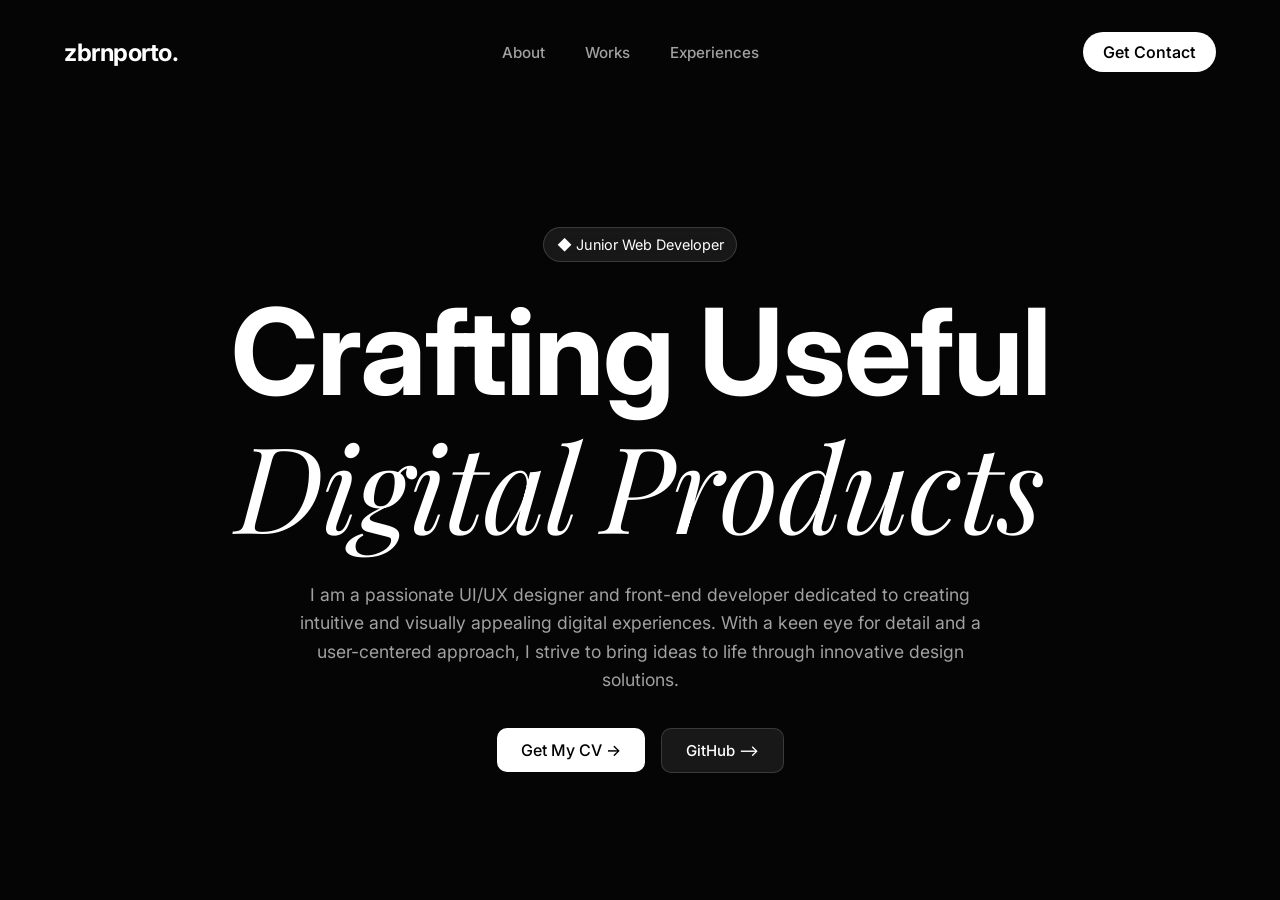
==== index.html @ 84c87e06 "personal 1" ====
<!DOCTYPE html>
<html lang="en">
<head>
    <meta charset="UTF-8">
    <meta name="viewport" content="width=device-width, initial-scale=1.0">
    <title>Zabran Portfolio</title>
    <link rel="stylesheet" href="style-1.css">
    <link rel="preconnect" href="https://fonts.googleapis.com">
    <link rel="preconnect" href="https://fonts.gstatic.com" crossorigin>
    <link href="https://fonts.googleapis.com/css2?family=Inter:wght@400;600;700&family=Playfair+Display:ital@1&display=swap" rel="stylesheet">
</head>
<body>
    <section class="hero">
        <nav class="navbar">
            <div class="logo">zbrnporto.</div>
            <ul class="nav-links">
                <li><a href="about.html">About</a></li>
                <li><a href="#Works">Works</a></li>
                <li><a href="#Experiences">Experiences</a></li>
            </ul>
            <a href="#Contact" class="contact-button">Get Contact</a>
        </nav>

        <div class="hero-content">
            <div class="badge">
                <span> ◆ Junior Web Developer</span>
            </div>
            
            <h1 class="hero-title">
                Crafting Useful <br>
                <span class="italic-text">Digital Products</span>
            </h1>

            <p class="hero-description">
                I am a passionate UI/UX designer and front-end developer dedicated to creating intuitive and visually appealing digital experiences. 
                With a keen eye for detail and a user-centered approach, I strive to bring ideas to life through innovative design solutions.
            </p>

            <div class="CTA-Button">
                <a class="CTA-button1" href="#">Get My CV &rarr;</a>
                <a class="CTA-github" href="#">GitHub --> </a>
            </div>
        </div>
    </section>
</body>
</html>
---- style-1.css ----
* {
  margin: 0;
  padding: 0;
  box-sizing: border-box;
}

body {
  font-family: 'Inter', sans-serif;
  background-color: #050505;
  color: #ffffff;
  min-height: 100vh;
  overflow-x: hidden;
}

.hero {
  position: relative;
  width: 100%;
  min-height: 100vh;
  display: flex;
  flex-direction: column;
  align-items: center;
  padding: 2rem 4rem;
  /* Jarak antara Navbar dan Konten Utama di bawahnya */
  gap: 60px; 
}

/* NAVBAR */
.navbar {
  width: 100%;
  max-width: 1500px;
  display: flex;
  justify-content: space-between;
  align-items: center;
  z-index: 10;
}

.logo {
  font-weight: 700;
  font-size: 1.5rem;
  letter-spacing: -0.5px;
  color: #ffffff;
}

.nav-links {
  display: flex;
  list-style: none;
  gap: 2.5rem;
}

.nav-links a {
  color: #a1a1a1;
  text-decoration: none;
  font-size: 0.95rem;
  font-weight: 500;
  transition: color 0.5s;
}

.nav-links a:hover {
  color: #ffffff;
  transform: translateY(5px);
}

.contact-button {
  padding: 10px 20px;
  border-radius: 50px;
  background-color: #ffffff;
  text-decoration: none;
  color: #000000;
  font-weight: 550;
  transition: all 0.5s ease-in;
}

.contact-button:hover {
  transform: scale(0.95);
  opacity: 0.5;
}

/* HERO CONTENT (WADAH UTAMA) */
.hero-content {
  margin: auto;
  display: flex;
  flex-direction: column;
  align-items: center;
  text-align: center;
  /* ATUR JARAK ANTAR ELEMEN DI SINI (Badge -> H1 -> Description -> Button) */
  gap: 24px; 
  max-width: 900px;
  z-index: 10;
}

.badge {
  display: flex;
  justify-content: center;
  align-items: center;
  gap: 1rem;
  background: rgba(255, 255, 255, 0.08);
  border: 1px solid rgba(255, 255, 255, 0.15);
  backdrop-filter: blur(10px);
  padding: 0.5rem 0.8rem;
  border-radius: 50px;
  font-size: 0.9rem;
  width: fit-content;
  transition: all 0.5s ease;
}

.badge:hover {
  transform: translateY(-3px);
  background: rgba(255, 255, 255, 0.15);
}

.hero-title {
  font-size: 120px; /* Disesuaikan agar responsif */
  font-weight: 700;
  line-height: 1.1;
  letter-spacing: -1px;
}

.italic-text {
  font-family: 'Playfair Display', serif;
  font-style: italic;
  font-weight: 400;
}

.hero-description {
  font-size: 1.1rem;
  color: #a1a1a1;
  max-width: 700px;
  line-height: 1.6;
}

/* CTA BUTTONS */
.CTA-Button {
  display: flex;
  gap: 16px;
  align-items: center;
  margin-top: 10px; /* Jika ingin jarak ekstra khusus untuk tombol */
}

.CTA-button1 {
  padding: 12px 24px;
  border-radius: 10px;
  background-color: #ffffff;
  text-decoration: none;
  color: #000000;
  font-weight: 500;
  transition: all 0.3s ease;
}

.CTA-button1:hover {
  transform: scale(0.95);
  opacity: 0.8;
}

.CTA-github {
  padding: 12px 24px;
  border-radius: 10px;
  background: rgba(255, 255, 255, 0.08);
  border: 1px solid rgba(255, 255, 255, 0.15);
  color: #ffffff;
  text-decoration: none;
  font-weight: 500;
  font-size: 15px;
  transition: all 0.3s ease;
}

.CTA-github:hover {
  transform: translateX(3px);
  background: rgba(255, 255, 255, 0.15);
}
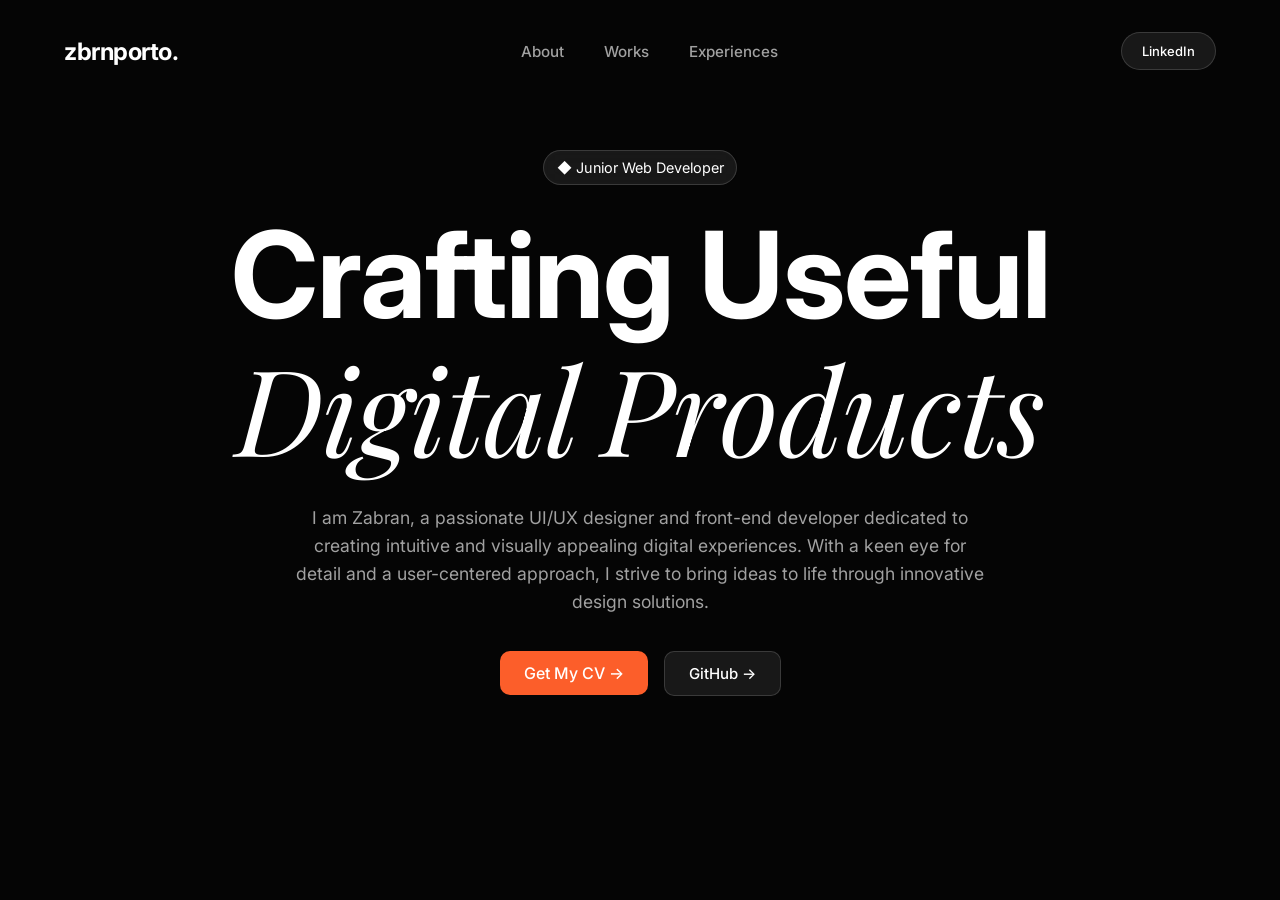
==== commit eb0930aa: "revisi 1" ====
--- a/index.html
+++ b/index.html
@@ -3,11 +3,12 @@
 <head>
     <meta charset="UTF-8">
     <meta name="viewport" content="width=device-width, initial-scale=1.0">
-    <title>Zabran Portfolio</title>
+    <title>Zabran Assyafiq</title>
     <link rel="stylesheet" href="style-1.css">
     <link rel="preconnect" href="https://fonts.googleapis.com">
     <link rel="preconnect" href="https://fonts.gstatic.com" crossorigin>
     <link href="https://fonts.googleapis.com/css2?family=Inter:wght@400;600;700&family=Playfair+Display:ital@1&display=swap" rel="stylesheet">
+    <link href="https://unpkg.com/aos@2.3.1/dist/aos.css" rel="stylesheet">
 </head>
 <body>
     <section class="hero">
@@ -18,29 +19,34 @@
                 <li><a href="#Works">Works</a></li>
                 <li><a href="#Experiences">Experiences</a></li>
             </ul>
-            <a href="#Contact" class="contact-button">Get Contact</a>
+            <a href="#Contact" class="linkedin-button">LinkedIn</a>
         </nav>
 
         <div class="hero-content">
-            <div class="badge">
+            <div class="badge"data-aos="fade-up" data-aos-duration="1000" data-aos-easing="ease-out-cubic">
                 <span> ◆ Junior Web Developer</span>
             </div>
             
-            <h1 class="hero-title">
+            <h1 class="hero-title" data-aos="fade-up" data-aos-duration="1000" data-aos-easing="ease-out-cubic">
                 Crafting Useful <br>
-                <span class="italic-text">Digital Products</span>
+                <span class="italic-text" data-aos="fade-up" data-aos-duration="2000" data-aos-easing="ease-out-cubic">Digital Products</span>
             </h1>
 
-            <p class="hero-description">
-                I am a passionate UI/UX designer and front-end developer dedicated to creating intuitive and visually appealing digital experiences. 
+
+            <p class="hero-description" data-aos="fade-up" data-aos-duration="2500" data-aos-easing="ease-out-cubic">
+                I am Zabran, a passionate UI/UX designer and front-end developer dedicated to creating intuitive and visually appealing digital experiences. 
                 With a keen eye for detail and a user-centered approach, I strive to bring ideas to life through innovative design solutions.
             </p>
 
-            <div class="CTA-Button">
-                <a class="CTA-button1" href="#">Get My CV &rarr;</a>
-                <a class="CTA-github" href="#">GitHub --> </a>
+            <div class="CTA-Button" data-aos="fade-up" data-aos-duration="3000" data-aos-easing="ease-out-cubic">
+                <a class="CTA-button1" href="#">Get My CV → </a>
+                <a class="CTA-github" href="#">GitHub → </a>
             </div>
         </div>
     </section>
+    <script src="https://unpkg.com/aos@2.3.1/dist/aos.js"></script>
+    <script>
+        AOS.init();
+      </script>
 </body>
 </html>
--- a/style-1.css
+++ b/style-1.css
@@ -56,28 +56,31 @@
 }
 
 .nav-links a:hover {
-  color: #ffffff;
-  transform: translateY(5px);
+  color: #ff9977;
 }
 
-.contact-button {
+.linkedin-button {
   padding: 10px 20px;
   border-radius: 50px;
-  background-color: #ffffff;
+  background: rgba(255, 255, 255, 0.08);
+  border: 1px solid rgba(255, 255, 255, 0.15);
   text-decoration: none;
-  color: #000000;
-  font-weight: 550;
+  color: #ffffff;
+  font-weight: 500;
+  font-size: small;
   transition: all 0.5s ease-in;
 }
 
-.contact-button:hover {
-  transform: scale(0.95);
-  opacity: 0.5;
+.linkedin-button:hover {
+  transform: translateY(-3px);
+  background-color:rgba(255, 255, 255, 0.15);
+  border-color: #FC5E2A;
+
 }
 
 /* HERO CONTENT (WADAH UTAMA) */
 .hero-content {
-  margin: auto;
+  margin: 20px 0;
   display: flex;
   flex-direction: column;
   align-items: center;
@@ -119,6 +122,7 @@
   font-family: 'Playfair Display', serif;
   font-style: italic;
   font-weight: 400;
+  font-size: 120px;
 }
 
 .hero-description {
@@ -139,16 +143,17 @@
 .CTA-button1 {
   padding: 12px 24px;
   border-radius: 10px;
-  background-color: #ffffff;
+  background-color: #FC5E2A;
   text-decoration: none;
-  color: #000000;
+  color: #ffffff;
   font-weight: 500;
   transition: all 0.3s ease;
 }
 
 .CTA-button1:hover {
-  transform: scale(0.95);
-  opacity: 0.8;
+  transform: translateX(3px);
+  background-color: #ff7345;
+  box-shadow: 0 0 20px #ff7345;
 }
 
 .CTA-github {
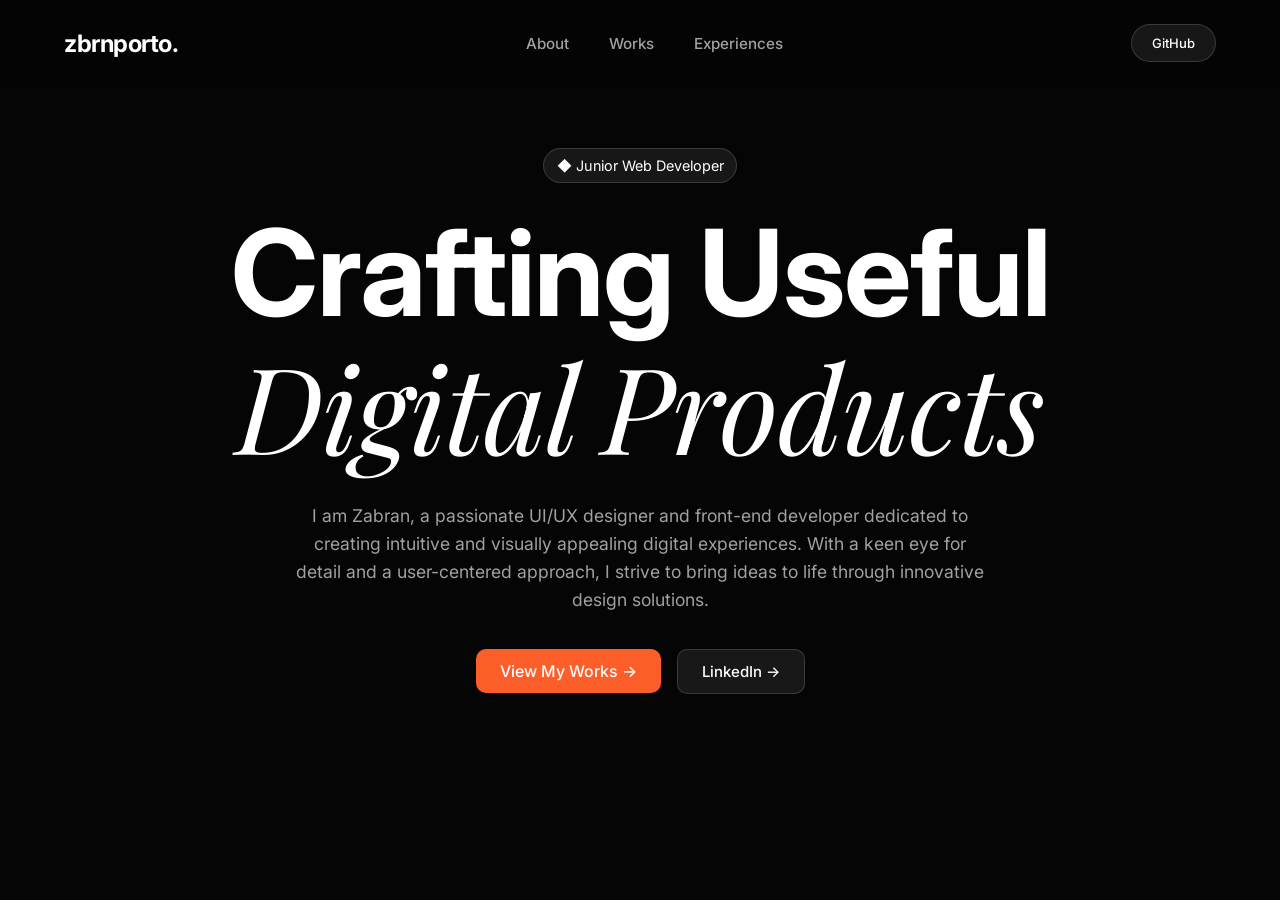
==== commit 86420a38: "revisi 2" ====
--- a/index.html
+++ b/index.html
@@ -9,6 +9,7 @@
     <link rel="preconnect" href="https://fonts.gstatic.com" crossorigin>
     <link href="https://fonts.googleapis.com/css2?family=Inter:wght@400;600;700&family=Playfair+Display:ital@1&display=swap" rel="stylesheet">
     <link href="https://unpkg.com/aos@2.3.1/dist/aos.css" rel="stylesheet">
+    <link rel="icon" type="image/png" href="images/nla.png">
 </head>
 <body>
     <section class="hero">
@@ -19,11 +20,11 @@
                 <li><a href="#Works">Works</a></li>
                 <li><a href="#Experiences">Experiences</a></li>
             </ul>
-            <a href="#Contact" class="linkedin-button">LinkedIn</a>
+            <a href="https://github.com/muhammadzabranidn-hue" class="github-button">GitHub</a>
         </nav>
 
         <div class="hero-content">
-            <div class="badge"data-aos="fade-up" data-aos-duration="1000" data-aos-easing="ease-out-cubic">
+            <div class="badge" data-aos="fade-up" data-aos-duration="1000" data-aos-easing="ease-out-cubic">
                 <span> ◆ Junior Web Developer</span>
             </div>
             
@@ -32,21 +33,26 @@
                 <span class="italic-text" data-aos="fade-up" data-aos-duration="2000" data-aos-easing="ease-out-cubic">Digital Products</span>
             </h1>
 
-
             <p class="hero-description" data-aos="fade-up" data-aos-duration="2500" data-aos-easing="ease-out-cubic">
                 I am Zabran, a passionate UI/UX designer and front-end developer dedicated to creating intuitive and visually appealing digital experiences. 
                 With a keen eye for detail and a user-centered approach, I strive to bring ideas to life through innovative design solutions.
             </p>
 
             <div class="CTA-Button" data-aos="fade-up" data-aos-duration="3000" data-aos-easing="ease-out-cubic">
-                <a class="CTA-button1" href="#">Get My CV → </a>
-                <a class="CTA-github" href="#">GitHub → </a>
+                <a class="CTA-button1" href="#">View My Works → </a>
+                <a class="CTA-linkedin" href="https://www.linkedin.com/in/muhammad-zabran-assyafiq-2292ab308/">LinkedIn → </a>
             </div>
         </div>
+
+        
+        <div class="content-1">
+            
+        </div>
+
     </section>
     <script src="https://unpkg.com/aos@2.3.1/dist/aos.js"></script>
     <script>
         AOS.init();
-      </script>
+    </script>
 </body>
 </html>
--- a/style-1.css
+++ b/style-1.css
@@ -12,6 +12,25 @@
   overflow-x: hidden;
 }
 
+.navbar {
+  position: fixed;
+  top: 0;
+  left: 50%;
+  transform: translateX(-50%);
+  width: 100%;
+  max-width: 1500px;
+  display: flex;
+  justify-content: space-between;
+  align-items: center;
+  z-index: 1000; /* Naikkan nilainya ke 1000 */
+  padding: 1.5rem 4rem;
+  
+  /* Tambahkan background agar teks konten di bawahnya tidak tembus */
+  background: rgba(5, 5, 5, 0.85); 
+  backdrop-filter: blur(12px); 
+}
+
+/* HERO SECTION (Penyesuaian Padding Top) */
 .hero {
   position: relative;
   width: 100%;
@@ -19,13 +38,13 @@
   display: flex;
   flex-direction: column;
   align-items: center;
-  padding: 2rem 4rem;
-  /* Jarak antara Navbar dan Konten Utama di bawahnya */
+  padding: 8rem 4rem 2rem 4rem; /* Padding atas ditambah (8rem) agar konten tidak tertutup navbar */
   gap: 60px; 
 }
 
 /* NAVBAR */
 .navbar {
+  position: fixed;
   width: 100%;
   max-width: 1500px;
   display: flex;
@@ -56,10 +75,10 @@
 }
 
 .nav-links a:hover {
-  color: #ff9977;
+  color: #ffffff;
 }
 
-.linkedin-button {
+.github-button {
   padding: 10px 20px;
   border-radius: 50px;
   background: rgba(255, 255, 255, 0.08);
@@ -71,21 +90,19 @@
   transition: all 0.5s ease-in;
 }
 
-.linkedin-button:hover {
+.github-button:hover {
   transform: translateY(-3px);
-  background-color:rgba(255, 255, 255, 0.15);
+  background-color: rgba(255, 255, 255, 0.15);
   border-color: #FC5E2A;
-
 }
 
-/* HERO CONTENT (WADAH UTAMA) */
+/* HERO CONTENT */
 .hero-content {
   margin: 20px 0;
   display: flex;
   flex-direction: column;
   align-items: center;
   text-align: center;
-  /* ATUR JARAK ANTAR ELEMEN DI SINI (Badge -> H1 -> Description -> Button) */
   gap: 24px; 
   max-width: 900px;
   z-index: 10;
@@ -112,7 +129,7 @@
 }
 
 .hero-title {
-  font-size: 120px; /* Disesuaikan agar responsif */
+  font-size: 120px;
   font-weight: 700;
   line-height: 1.1;
   letter-spacing: -1px;
@@ -137,7 +154,7 @@
   display: flex;
   gap: 16px;
   align-items: center;
-  margin-top: 10px; /* Jika ingin jarak ekstra khusus untuk tombol */
+  margin-top: 10px;
 }
 
 .CTA-button1 {
@@ -156,7 +173,7 @@
   box-shadow: 0 0 20px #ff7345;
 }
 
-.CTA-github {
+.CTA-linkedin {
   padding: 12px 24px;
   border-radius: 10px;
   background: rgba(255, 255, 255, 0.08);
@@ -168,7 +185,15 @@
   transition: all 0.3s ease;
 }
 
-.CTA-github:hover {
+.CTA-linkedin:hover {
   transform: translateX(3px);
   background: rgba(255, 255, 255, 0.15);
+}
+
+
+.content-1 {
+  width: 100%;
+  margin: 40px 0;
+  display: flex;
+  justify-content: center;
 }
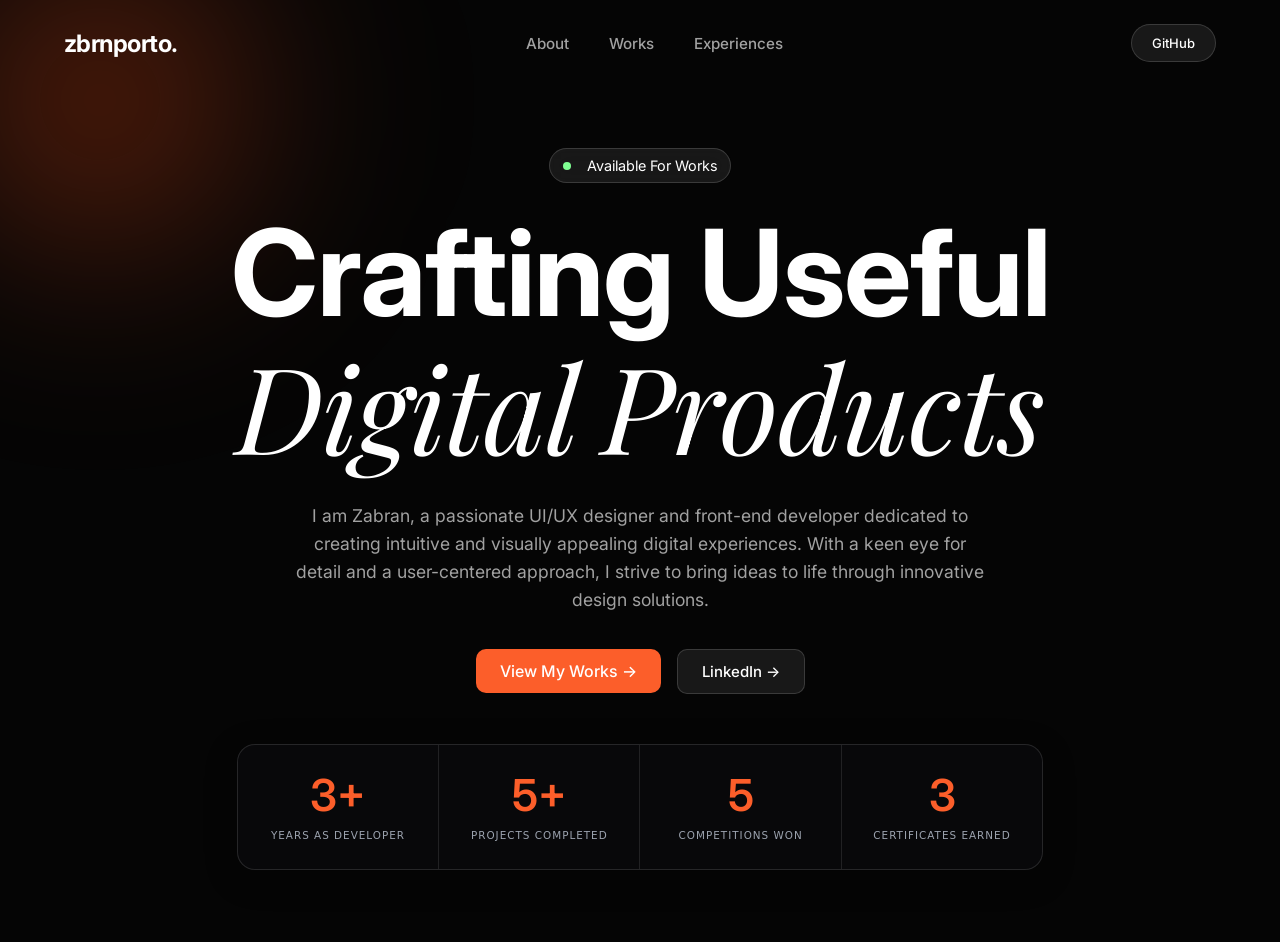
==== commit 9faa0401: "revisi 3" ====
--- a/index.html
+++ b/index.html
@@ -25,7 +25,7 @@
 
         <div class="hero-content">
             <div class="badge" data-aos="fade-up" data-aos-duration="1000" data-aos-easing="ease-out-cubic">
-                <span> ◆ Junior Web Developer</span>
+                <span class="dote"></span><span>Available For Works</span>
             </div>
             
             <h1 class="hero-title" data-aos="fade-up" data-aos-duration="1000" data-aos-easing="ease-out-cubic">
@@ -46,7 +46,27 @@
 
         
         <div class="content-1">
-            
+            <div class="stats-container" data-aos="fade-up" data-aos-duration="3000" data-aos-easing="ease-out-cubic">
+                <div class="stats-item">
+                  <span class="stats-number">3+</span>
+                  <span class="stats-label">YEARS AS DEVELOPER</span>
+                </div>
+              
+                <div class="stats-item">
+                  <span class="stats-number">5+</span>
+                  <span class="stats-label">PROJECTS COMPLETED</span>
+                </div>
+              
+                <div class="stats-item">
+                  <span class="stats-number">5</span>
+                  <span class="stats-label">COMPETITIONS WON</span>
+                </div>
+              
+                <div class="stats-item">
+                  <span class="stats-number">3</span>
+                  <span class="stats-label">CERTIFICATES EARNED</span>
+                </div>
+              </div>
         </div>
 
     </section>
--- a/style-1.css
+++ b/style-1.css
@@ -10,6 +10,31 @@
   color: #ffffff;
   min-height: 100vh;
   overflow-x: hidden;
+}
+
+/* Pastikan body siap menampung efek
+
+/* Efek Glow Oranye - Pojok Kiri Atas */
+body::before {
+  content: "";
+  position: fixed;
+  width: 500px;
+  height: 500px;
+  top: -150px;
+  left: -150px;
+  
+  /* Full Oranye: memudar dari 30% ke transparan */
+  background: radial-gradient(
+    circle,
+    rgba(255, 77, 18, 0.46) 0%,
+    rgba(252, 94, 42, 0.1) 45%,
+    rgba(0, 0, 0, 0) 70%
+  );
+  
+  border-radius: 50%;
+  filter: blur(90px);
+  z-index: -1;
+  pointer-events: none;
 }
 
 .navbar {
@@ -24,10 +49,6 @@
   align-items: center;
   z-index: 1000; /* Naikkan nilainya ke 1000 */
   padding: 1.5rem 4rem;
-  
-  /* Tambahkan background agar teks konten di bawahnya tidak tembus */
-  background: rgba(5, 5, 5, 0.85); 
-  backdrop-filter: blur(12px); 
 }
 
 /* HERO SECTION (Penyesuaian Padding Top) */
@@ -128,6 +149,25 @@
   background: rgba(255, 255, 255, 0.15);
 }
 
+.dote{
+  width: 8px;
+  height: 8px;
+  background-color: #7fff92;
+  border-radius: 50%;
+  animation: pulse-glow 1.5s infinite ease-in-out;
+}
+
+@keyframes pulse-glow {
+  0%, 100% {
+    opacity: 1;
+    transform: scale(1);
+  }
+  50% {
+    opacity: 0.3;
+    transform: scale(0.85); /* Opsional: mengecil sedikit saat pudar */
+  }
+}
+
 .hero-title {
   font-size: 120px;
   font-weight: 700;
@@ -196,4 +236,111 @@
   margin: 40px 0;
   display: flex;
   justify-content: center;
+}
+
+/* Container Utama */
+.stats-container {
+  width: 70%;
+  display: flex;
+  flex-direction: row;
+  max-width: 2000px;
+  margin: -70px auto 0 auto; /* Margin disesuaikan agar tidak berbenturan di mobile */
+  background-color: rgba(10, 10, 12, 0.85); /* Warna latar gelap semi-transparan */
+  border: 1px solid rgba(255, 255, 255, 0.12); /* Garis tepi halus */
+  border-radius: 18px; /* Sudut melengkung */
+  overflow: hidden;
+  backdrop-filter: blur(8px); /* Efek glassmorphism */
+  box-shadow: 0 8px 32px rgba(0, 0, 0, 0.3);
+}
+
+/* Setiap Kotak Statistik */
+.stats-item {
+  flex: 1;
+  display: flex;
+  flex-direction: column;
+  align-items: center;
+  justify-content: center;
+  padding: 28px 8px;
+  text-align: center;
+  border-right: 1px solid rgba(255, 255, 255, 0.1);
+  
+  /* Transisi halus saat kursor masuk/keluar */
+  transition: background-color 0.3s ease, border-color 0.3s ease;
+  cursor: default;
+}
+
+/* Menghilangkan garis pemisah pada item terakhir */
+.stats-item:last-child {
+  border-right: none;
+}
+
+/* Style Angka (#FC5E2A) */
+.stats-number {
+  font-size: 2.75rem;
+  font-weight: 600;
+  color: #FC5E2A;
+  margin-bottom: 12px;
+  line-height: 1;
+  
+  /* Transisi untuk efek terangkat */
+  transition: transform 0.3s ease, text-shadow 0.3s ease;
+}
+
+/* Style Teks Label */
+.stats-label {
+  font-family: system-ui, -apple-system, sans-serif;
+  font-size: 0.65rem;
+  font-weight: 500;
+  color: #9ca3af;
+  letter-spacing: 1px;
+  text-transform: uppercase;
+  white-space: nowrap; 
+  
+  /* Transisi untuk warna teks */
+  transition: color 0.3s ease;
+}
+
+/* ========================================= */
+/* EFEK HOVER                                */
+/* ========================================= */
+
+/* Background kotak berubah oranye transparan */
+.stats-item:hover {
+  background-color: rgba(252, 94, 42, 0.06);
+}
+
+/* Angka terangkat sedikit + efek bayangan menyala */
+.stats-item:hover .stats-number {
+  transform: translateY(-3px) scale(1.05);
+  text-shadow: 0 0 16px rgba(252, 94, 42, 0.4);
+}
+
+/* Label teks berubah menjadi putih terang */
+.stats-item:hover .stats-label {
+  color: #ffffff;
+}
+
+/* ========================================= */
+/* RESPONSIVE (HP / MOBILE)                  */
+/* ========================================= */
+@media (max-width: 768px) {
+  .stats-container {
+    width: 90%; /* Lebih lebar di HP agar muat */
+    margin: 20px auto; /* Reset margin minus agar tidak menutupi elemen di atasnya */
+    flex-direction: column;
+  }
+
+  .stats-item {
+    border-right: none;
+    border-bottom: 1px solid rgba(255, 255, 255, 0.1);
+    padding: 24px 16px;
+  }
+
+  .stats-item:last-child {
+    border-bottom: none;
+  }
+
+  .stats-number {
+    font-size: 2.25rem;
+  }
 }
